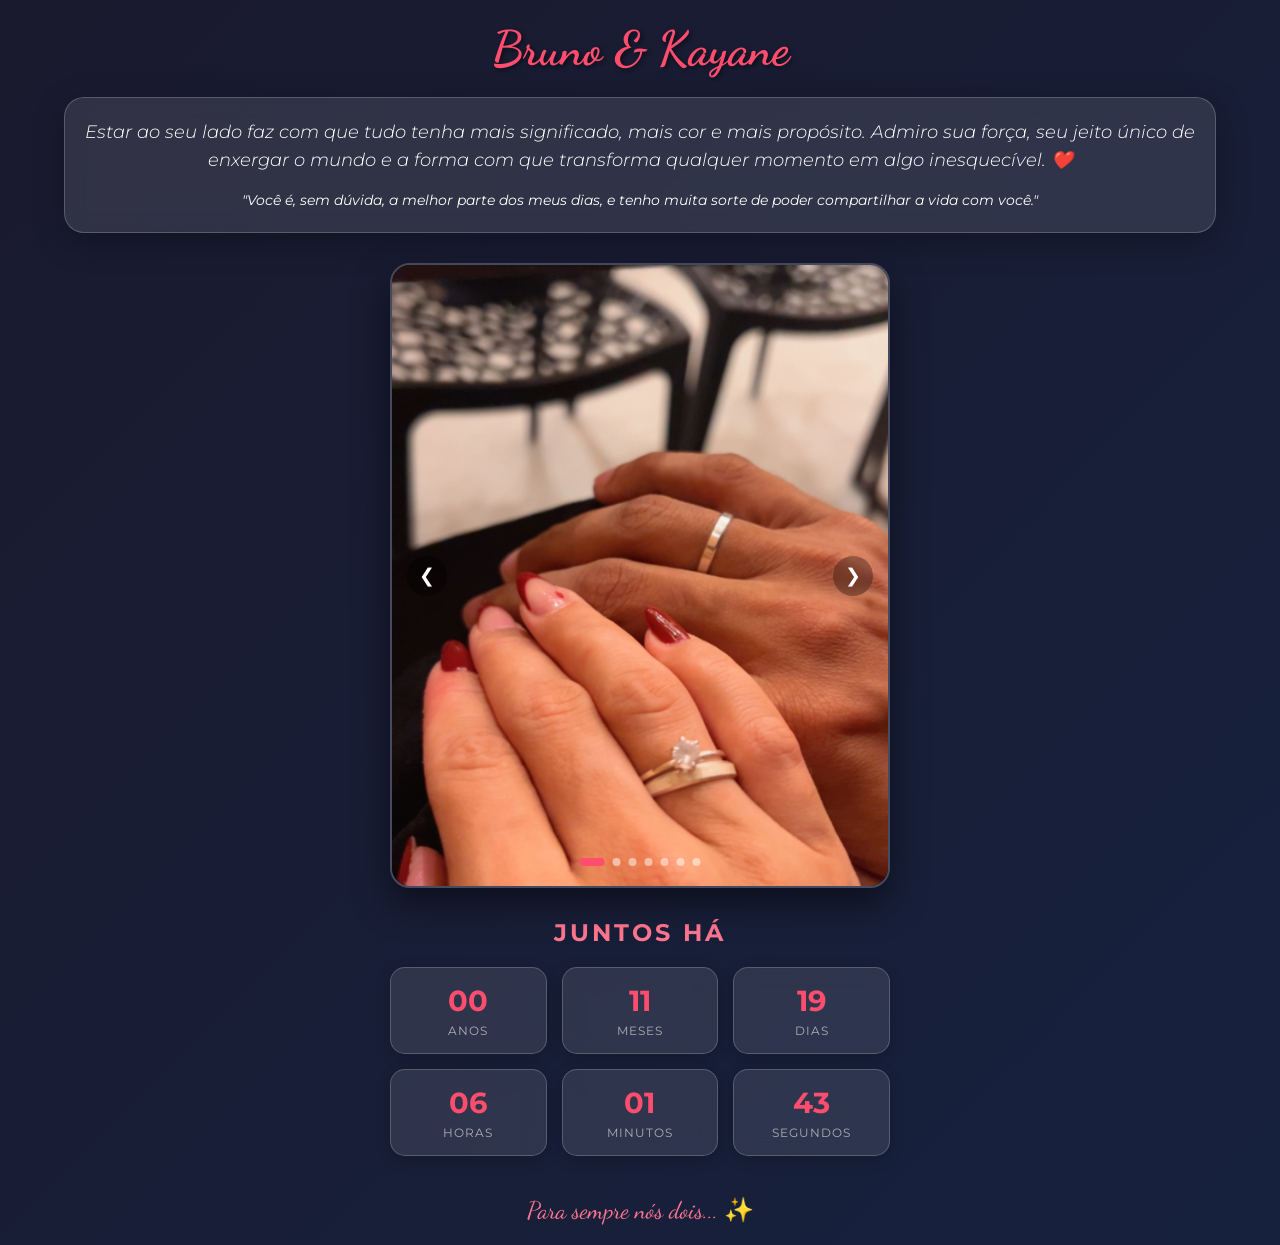
==== index.html @ 59487606 "FIX" ====
<!DOCTYPE html>
<html lang="pt-br">
<head>
    <meta charset="UTF-8">
    <meta name="viewport" content="width=device-width, initial-scale=1.0">
    <title>Bruno & Kayane ❤️</title>
    <link rel="stylesheet" href="index.css">
    <script src="scripts.js" defer></script>
</head>
<body>
    <div class="top">
        <h1>Bruno & Kayane</h1>
    </div>

    <div class="bottom">
        <p>Estar ao seu lado faz com que tudo tenha mais significado, mais cor e mais propósito. Admiro sua força, seu jeito único de enxergar o mundo e a forma com que transforma qualquer momento em algo inesquecível. ❤️</p>
        <p style="margin-top: 15px; font-weight: 400; font-size: 0.9rem;">"Você é, sem dúvida, a melhor parte dos meus dias, e tenho muita sorte de poder compartilhar a vida com você."</p>
    </div>

    <div class="carousel">
        <div class="carousel-inner">
            <img src="3B765363-61A9-48B2-96B0-A69B832C0469.jpg" alt="Momento 1">
            <img src="875F5B16-39B6-4CBC-817B-C29693AA82DD.jpg" alt="Momento 2">
            <img src="D0CC155D-38CF-4761-AAAD-12A9BEABF104.jpg" alt="Momento 3">
            <img src="FA86F0FA-0E61-4187-8991-9422687ACC3E.jpg" alt="Momento 4">
            <img src="IMG_7796.jpg" alt="Momento 5">
            <img src="IMG_7859.jpg" alt="Momento 6">
            <img src="IMG_7973.jpg" alt="Momento 7">
        </div>
        <ul class="carousel-indicators">
          <li data-target="0" class="active"></li>
          <li data-target="1"></li>
          <li data-target="2"></li>
          <li data-target="3"></li>
          <li data-target="4"></li>
          <li data-target="5"></li>
          <li data-target="6"></li>
        </ul>
        <button class="prev">&#10094;</button>
        <button class="next">&#10095;</button>
    </div>

    <h1 class="counter-title">Juntos há</h1>
    <div class="contador">
      <div class="bloco">
        <div class="numero" id="anos">00</div>
        <div class="label">anos</div>
      </div>
      <div class="bloco">
        <div class="numero" id="meses">00</div>
        <div class="label">meses</div>
      </div>
      <div class="bloco">
        <div class="numero" id="dias">00</div>
        <div class="label">dias</div>
      </div>
      <div class="bloco">
        <div class="numero" id="horas">00</div>
        <div class="label">horas</div>
      </div>
      <div class="bloco">
        <div class="numero" id="minutos">00</div>
        <div class="label">minutos</div>
      </div>
      <div class="bloco">
        <div class="numero" id="segundos">00</div>
        <div class="label">segundos</div>
      </div>
    </div>

    <div style="margin-top: 40px; text-align: center; z-index: 10;">
        <p style="font-family: 'Dancing Script', cursive; font-size: 1.5rem; color: var(--secondary-color);">Para sempre nós dois... ✨</p>
    </div>
</body>
</html>
---- index.css ----
@import url('https://fonts.googleapis.com/css2?family=Dancing+Script:wght@700&family=Montserrat:wght@300;400;700&display=swap');

:root {
    --primary-color: #ff4d6d;
    --secondary-color: #ff758f;
    --bg-gradient: linear-gradient(135deg, #1a1a2e 0%, #16213e 100%);
    --glass-bg: rgba(255, 255, 255, 0.1);
    --glass-border: rgba(255, 255, 255, 0.2);
}

* {
    box-sizing: border-box;
    margin: 0;
    padding: 0;
}

body {
    min-height: 100vh;
    display: flex;
    flex-direction: column;
    align-items: center;
    background: var(--bg-gradient);
    font-family: 'Montserrat', sans-serif;
    color: white;
    overflow-x: hidden;
    padding: 20px 0;
}

/* Header Section */
.top {
    text-align: center;
    margin-bottom: 20px;
    z-index: 10;
}

.top h1 {
    font-family: 'Dancing Script', cursive;
    font-size: 3rem;
    color: var(--primary-color);
    text-shadow: 2px 2px 4px rgba(0, 0, 0, 0.5);
    margin: 0;
}

/* Quote Section */
.bottom {
    max-width: 90vw;
    text-align: center;
    background: var(--glass-bg);
    backdrop-filter: blur(10px);
    border: 1px solid var(--glass-border);
    padding: 20px;
    border-radius: 20px;
    margin-bottom: 30px;
    box-shadow: 0 8px 32px rgba(0, 0, 0, 0.3);
    z-index: 10;
}

.bottom p {
    font-size: 1.1rem;
    line-height: 1.6;
    font-weight: 300;
    font-style: italic;
}

/* Carousel Section */
.carousel {
    width: 90vw;
    max-width: 500px;
    aspect-ratio: 4 / 5;
    position: relative;
    border-radius: 20px;
    overflow: hidden;
    box-shadow: 0 15px 35px rgba(0, 0, 0, 0.5);
    border: 2px solid var(--glass-border);
    margin-bottom: 30px;
    z-index: 10;
}

.carousel-inner {
    display: flex;
    width: 100%;
    height: 100%;
    transition: transform 0.6s cubic-bezier(0.4, 0, 0.2, 1);
}

.carousel-inner img {
    flex: 0 0 100%;
    width: 100%;
    height: 100%;
    object-fit: cover;
}

/* Navigation Buttons */
.prev, .next {
    position: absolute;
    top: 50%;
    transform: translateY(-50%);
    background: rgba(0, 0, 0, 0.3);
    backdrop-filter: blur(5px);
    border: none;
    color: white;
    width: 40px;
    height: 40px;
    border-radius: 50%;
    cursor: pointer;
    font-size: 1.2rem;
    display: flex;
    align-items: center;
    justify-content: center;
    transition: all 0.3s ease;
    z-index: 20;
}

.prev:hover, .next:hover {
    background: var(--primary-color);
}

.prev { left: 15px; }
.next { right: 15px; }

/* Indicators */
.carousel-indicators {
    position: absolute;
    bottom: 20px;
    left: 50%;
    transform: translateX(-50%);
    list-style: none;
    display: flex;
    gap: 8px;
    z-index: 20;
}

.carousel-indicators li {
    width: 8px;
    height: 8px;
    border-radius: 50%;
    background: rgba(255, 255, 255, 0.5);
    cursor: pointer;
    transition: all 0.3s ease;
}

.carousel-indicators li.active {
    width: 25px;
    border-radius: 4px;
    background: var(--primary-color);
}

/* Counter Title */
h1.counter-title {
    font-size: 1.5rem;
    text-transform: uppercase;
    letter-spacing: 3px;
    margin-bottom: 20px;
    font-weight: 700;
    color: var(--secondary-color);
}

/* Counter Grid */
.contador {
    display: grid;
    grid-template-columns: repeat(3, 1fr);
    gap: 15px;
    width: 90vw;
    max-width: 500px;
    z-index: 10;
}

.bloco {
    background: var(--glass-bg);
    backdrop-filter: blur(10px);
    border: 1px solid var(--glass-border);
    padding: 15px 10px;
    border-radius: 15px;
    text-align: center;
    box-shadow: 0 4px 15px rgba(0, 0, 0, 0.2);
}

.numero {
    font-size: 1.8rem;
    font-weight: 700;
    color: var(--primary-color);
    margin-bottom: 5px;
}

.label {
    font-size: 0.75rem;
    text-transform: uppercase;
    letter-spacing: 1px;
    color: rgba(255, 255, 255, 0.6);
}

/* Falling Hearts */
.emoji {
    position: fixed;
    top: -50px;
    pointer-events: none;
    z-index: 1;
    animation: fall linear forwards;
}

@keyframes fall {
    to {
        transform: translateY(110vh) rotate(360deg);
    }
}

/* Mobile Optimizations */
@media (max-width: 480px) {
    .top h1 { font-size: 2.2rem; }
    .bottom p { font-size: 1rem; }
    .numero { font-size: 1.5rem; }
    .carousel { aspect-ratio: 1 / 1; }
}
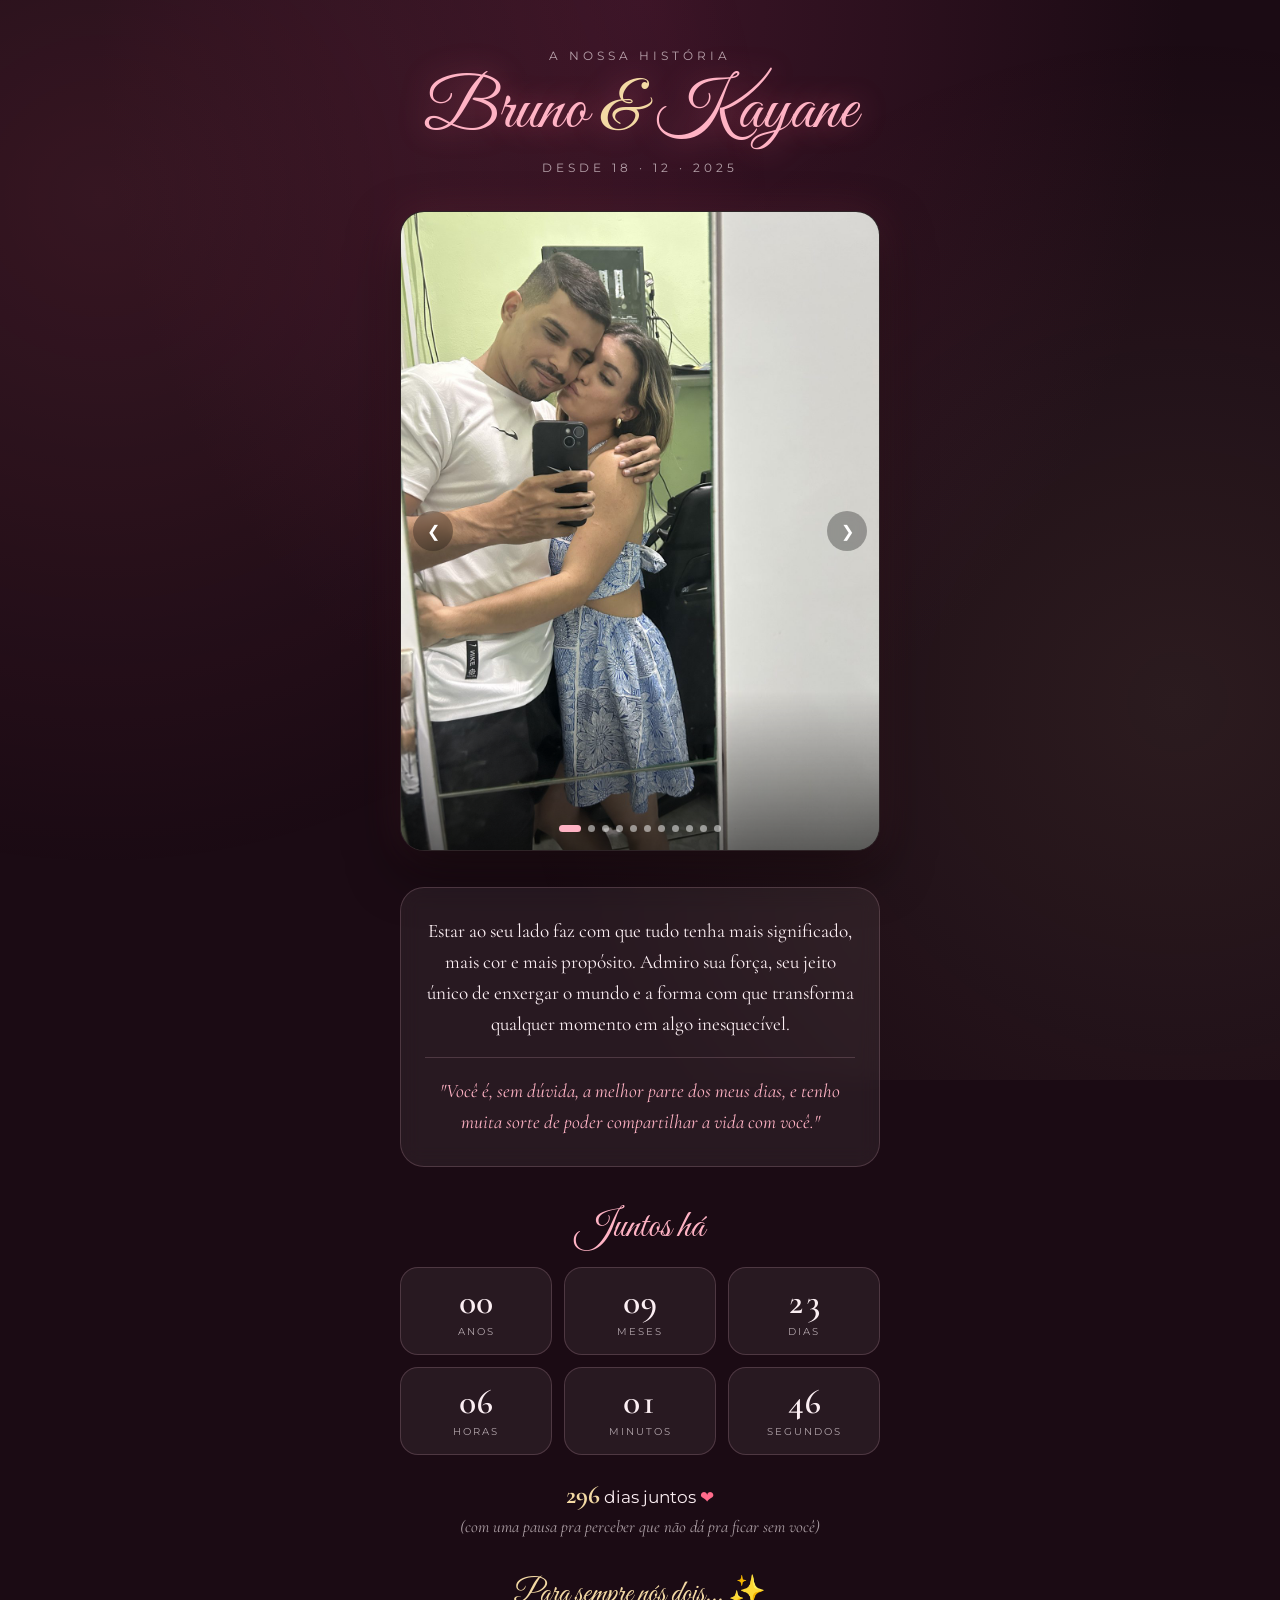
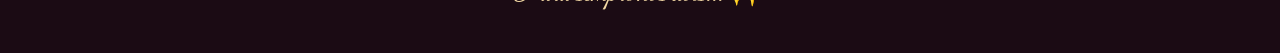
==== commit faea39b4: "Reformula a homenagem e adiciona a carta para a tag NFC - Contador desconta a pausa (28/08 a 24/10/2" ====
--- a/index.html
+++ b/index.html
@@ -3,73 +3,63 @@
 <head>
     <meta charset="UTF-8">
     <meta name="viewport" content="width=device-width, initial-scale=1.0">
+    <meta name="theme-color" content="#1b0b14">
     <title>Bruno & Kayane ❤️</title>
+    <link rel="preconnect" href="https://fonts.googleapis.com">
+    <link rel="preconnect" href="https://fonts.gstatic.com" crossorigin>
+    <link href="https://fonts.googleapis.com/css2?family=Great+Vibes&family=Cormorant+Garamond:ital,wght@0,400;0,600;1,400&family=Montserrat:wght@300;400;600&display=swap" rel="stylesheet">
     <link rel="stylesheet" href="index.css">
     <script src="scripts.js" defer></script>
 </head>
 <body>
-    <div class="top">
-        <h1>Bruno & Kayane</h1>
-    </div>
+    <div class="brilho" aria-hidden="true"></div>
 
-    <div class="bottom">
-        <p>Estar ao seu lado faz com que tudo tenha mais significado, mais cor e mais propósito. Admiro sua força, seu jeito único de enxergar o mundo e a forma com que transforma qualquer momento em algo inesquecível. ❤️</p>
-        <p style="margin-top: 15px; font-weight: 400; font-size: 0.9rem;">"Você é, sem dúvida, a melhor parte dos meus dias, e tenho muita sorte de poder compartilhar a vida com você."</p>
-    </div>
+    <header class="hero">
+        <p class="sobre">a nossa história</p>
+        <h1>Bruno <span>&</span> Kayane</h1>
+        <p class="desde">desde 18 · 12 · 2025</p>
+    </header>
 
-    <div class="carousel">
+    <section class="carousel" aria-label="Nossas fotos">
         <div class="carousel-inner">
-            <img src="3B765363-61A9-48B2-96B0-A69B832C0469.jpg" alt="Momento 1">
-            <img src="875F5B16-39B6-4CBC-817B-C29693AA82DD.jpg" alt="Momento 2">
-            <img src="D0CC155D-38CF-4761-AAAD-12A9BEABF104.jpg" alt="Momento 3">
-            <img src="FA86F0FA-0E61-4187-8991-9422687ACC3E.jpg" alt="Momento 4">
-            <img src="IMG_7796.jpg" alt="Momento 5">
-            <img src="IMG_7859.jpg" alt="Momento 6">
-            <img src="IMG_7973.jpg" alt="Momento 7">
+            <img src="fotos/01-espelho.jpg" alt="Nós dois no espelho">
+            <img src="fotos/02-cidade.jpg" alt="Nós dois com a cidade à noite">
+            <img src="fotos/03-por-do-sol.jpg" alt="Nós dois no pôr do sol">
+            <img src="fotos/04-aliancas.jpg" alt="Nossas mãos com as alianças">
+            <img src="fotos/05-juntinhos.jpg" alt="Nós dois juntinhos">
+            <img src="fotos/06-oculos.jpg" alt="Nós dois sorrindo">
+            <img src="fotos/07-praia.jpg" alt="Nós dois na praia">
+            <img src="fotos/08-academia.jpg" alt="Nós dois na academia">
+            <img src="fotos/09-hamburguer.jpg" alt="Nós dois comendo hambúrguer">
+            <img src="fotos/10-noite.jpg" alt="Nós dois à noite">
+            <img src="fotos/11-flores.jpg" alt="Você com as flores">
         </div>
-        <ul class="carousel-indicators">
-          <li data-target="0" class="active"></li>
-          <li data-target="1"></li>
-          <li data-target="2"></li>
-          <li data-target="3"></li>
-          <li data-target="4"></li>
-          <li data-target="5"></li>
-          <li data-target="6"></li>
-        </ul>
-        <button class="prev">&#10094;</button>
-        <button class="next">&#10095;</button>
-    </div>
+        <button class="prev" aria-label="Foto anterior">&#10094;</button>
+        <button class="next" aria-label="Próxima foto">&#10095;</button>
+        <ul class="carousel-indicators"></ul>
+    </section>
 
-    <h1 class="counter-title">Juntos há</h1>
-    <div class="contador">
-      <div class="bloco">
-        <div class="numero" id="anos">00</div>
-        <div class="label">anos</div>
-      </div>
-      <div class="bloco">
-        <div class="numero" id="meses">00</div>
-        <div class="label">meses</div>
-      </div>
-      <div class="bloco">
-        <div class="numero" id="dias">00</div>
-        <div class="label">dias</div>
-      </div>
-      <div class="bloco">
-        <div class="numero" id="horas">00</div>
-        <div class="label">horas</div>
-      </div>
-      <div class="bloco">
-        <div class="numero" id="minutos">00</div>
-        <div class="label">minutos</div>
-      </div>
-      <div class="bloco">
-        <div class="numero" id="segundos">00</div>
-        <div class="label">segundos</div>
-      </div>
-    </div>
+    <section class="cartao">
+        <p>Estar ao seu lado faz com que tudo tenha mais significado, mais cor e mais propósito. Admiro sua força, seu jeito único de enxergar o mundo e a forma com que transforma qualquer momento em algo inesquecível.</p>
+        <p class="frase">"Você é, sem dúvida, a melhor parte dos meus dias, e tenho muita sorte de poder compartilhar a vida com você."</p>
+    </section>
 
-    <div style="margin-top: 40px; text-align: center; z-index: 10;">
-        <p style="font-family: 'Dancing Script', cursive; font-size: 1.5rem; color: var(--secondary-color);">Para sempre nós dois... ✨</p>
-    </div>
+    <section class="tempo">
+        <h2>Juntos há</h2>
+        <div class="contador">
+            <div class="bloco"><div class="numero" id="anos">00</div><div class="label">anos</div></div>
+            <div class="bloco"><div class="numero" id="meses">00</div><div class="label">meses</div></div>
+            <div class="bloco"><div class="numero" id="dias">00</div><div class="label">dias</div></div>
+            <div class="bloco"><div class="numero" id="horas">00</div><div class="label">horas</div></div>
+            <div class="bloco"><div class="numero" id="minutos">00</div><div class="label">minutos</div></div>
+            <div class="bloco"><div class="numero" id="segundos">00</div><div class="label">segundos</div></div>
+        </div>
+        <p class="total"><strong id="total-dias">0</strong> dias juntos <span class="coracao">❤</span></p>
+        <p class="pausa">(com uma pausa pra perceber que não dá pra ficar sem você)</p>
+    </section>
+
+    <footer>
+        <p>Para sempre nós dois... ✨</p>
+    </footer>
 </body>
 </html>
--- a/index.css
+++ b/index.css
@@ -1,11 +1,13 @@
-@import url('https://fonts.googleapis.com/css2?family=Dancing+Script:wght@700&family=Montserrat:wght@300;400;700&display=swap');
-
 :root {
-    --primary-color: #ff4d6d;
-    --secondary-color: #ff758f;
-    --bg-gradient: linear-gradient(135deg, #1a1a2e 0%, #16213e 100%);
-    --glass-bg: rgba(255, 255, 255, 0.1);
-    --glass-border: rgba(255, 255, 255, 0.2);
+    --vinho: #1b0b14;
+    --vinho-claro: #3a1426;
+    --rosa: #ff6b8b;
+    --rosa-suave: #ffb3c4;
+    --dourado: #f3d9a4;
+    --texto: #fbeef2;
+    --texto-suave: rgba(251, 238, 242, 0.65);
+    --vidro: rgba(255, 255, 255, 0.06);
+    --vidro-borda: rgba(255, 200, 215, 0.18);
 }
 
 * {
@@ -13,201 +15,287 @@
     margin: 0;
     padding: 0;
 }
+
+html { scroll-behavior: smooth; }
 
 body {
     min-height: 100vh;
     display: flex;
     flex-direction: column;
     align-items: center;
-    background: var(--bg-gradient);
+    gap: 36px;
+    padding: 48px 16px 40px;
+    background: radial-gradient(ellipse at top, var(--vinho-claro) 0%, var(--vinho) 60%) fixed, var(--vinho);
     font-family: 'Montserrat', sans-serif;
-    color: white;
+    color: var(--texto);
     overflow-x: hidden;
-    padding: 20px 0;
-}
-
-/* Header Section */
-.top {
-    text-align: center;
-    margin-bottom: 20px;
-    z-index: 10;
-}
-
-.top h1 {
-    font-family: 'Dancing Script', cursive;
-    font-size: 3rem;
-    color: var(--primary-color);
-    text-shadow: 2px 2px 4px rgba(0, 0, 0, 0.5);
-    margin: 0;
-}
-
-/* Quote Section */
-.bottom {
-    max-width: 90vw;
-    text-align: center;
-    background: var(--glass-bg);
-    backdrop-filter: blur(10px);
-    border: 1px solid var(--glass-border);
-    padding: 20px;
-    border-radius: 20px;
-    margin-bottom: 30px;
-    box-shadow: 0 8px 32px rgba(0, 0, 0, 0.3);
-    z-index: 10;
-}
-
-.bottom p {
-    font-size: 1.1rem;
-    line-height: 1.6;
-    font-weight: 300;
-    font-style: italic;
-}
-
-/* Carousel Section */
+}
+
+/* Brilho suave de fundo */
+.brilho {
+    position: fixed;
+    inset: -20%;
+    background:
+        radial-gradient(circle at 20% 30%, rgba(255, 107, 139, 0.12), transparent 40%),
+        radial-gradient(circle at 80% 70%, rgba(243, 217, 164, 0.08), transparent 40%);
+    animation: respirar 12s ease-in-out infinite alternate;
+    pointer-events: none;
+    z-index: 0;
+}
+
+@keyframes respirar {
+    to { transform: scale(1.15) rotate(6deg); }
+}
+
+body > *:not(.brilho):not(.emoji) {
+    position: relative;
+    z-index: 2;
+    width: 100%;
+    max-width: 480px;
+    animation: surgir 1.2s ease both;
+}
+
+@keyframes surgir {
+    from { opacity: 0; transform: translateY(20px); }
+}
+
+/* Cabeçalho */
+.hero { text-align: center; }
+
+.sobre, .desde {
+    font-size: 0.75rem;
+    letter-spacing: 4px;
+    text-transform: uppercase;
+    color: var(--texto-suave);
+}
+
+.hero h1 {
+    font-family: 'Great Vibes', cursive;
+    font-weight: 400;
+    font-size: clamp(3rem, 14vw, 4.4rem);
+    line-height: 1.1;
+    margin: 10px 0;
+    color: var(--rosa-suave);
+    text-shadow: 0 0 30px rgba(255, 107, 139, 0.45);
+}
+
+.hero h1 span { color: var(--dourado); }
+
+/* Carrossel */
 .carousel {
-    width: 90vw;
-    max-width: 500px;
-    aspect-ratio: 4 / 5;
-    position: relative;
-    border-radius: 20px;
+    aspect-ratio: 3 / 4;
+    border-radius: 24px;
     overflow: hidden;
-    box-shadow: 0 15px 35px rgba(0, 0, 0, 0.5);
-    border: 2px solid var(--glass-border);
-    margin-bottom: 30px;
-    z-index: 10;
+    background: #000;
+    border: 1px solid var(--vidro-borda);
+    box-shadow: 0 20px 50px rgba(0, 0, 0, 0.55), 0 0 40px rgba(255, 107, 139, 0.15);
+    touch-action: pan-y;
+    user-select: none;
 }
 
 .carousel-inner {
     display: flex;
+    height: 100%;
+    transition: transform 0.7s cubic-bezier(0.22, 0.8, 0.3, 1);
+    will-change: transform;
+}
+
+/* Cada slide mostra a foto inteira, com uma versão desfocada dela preenchendo o fundo */
+.slide {
+    position: relative;
+    flex: 0 0 100%;
+    height: 100%;
+    overflow: hidden;
+}
+
+.slide::before {
+    content: "";
+    position: absolute;
+    inset: -30px;
+    background: var(--foto) center / cover;
+    filter: blur(24px) brightness(0.55);
+}
+
+.slide img {
+    position: relative;
     width: 100%;
     height: 100%;
-    transition: transform 0.6s cubic-bezier(0.4, 0, 0.2, 1);
-}
-
-.carousel-inner img {
-    flex: 0 0 100%;
-    width: 100%;
-    height: 100%;
-    object-fit: cover;
-}
-
-/* Navigation Buttons */
+    object-fit: contain;
+    pointer-events: none;
+}
+
+.carousel::after {
+    content: "";
+    position: absolute;
+    inset: auto 0 0 0;
+    height: 25%;
+    background: linear-gradient(transparent, rgba(0, 0, 0, 0.55));
+    pointer-events: none;
+}
+
 .prev, .next {
     position: absolute;
     top: 50%;
     transform: translateY(-50%);
-    background: rgba(0, 0, 0, 0.3);
-    backdrop-filter: blur(5px);
-    border: none;
-    color: white;
     width: 40px;
     height: 40px;
+    border: none;
     border-radius: 50%;
+    background: rgba(0, 0, 0, 0.3);
+    backdrop-filter: blur(6px);
+    color: white;
+    font-size: 1rem;
     cursor: pointer;
-    font-size: 1.2rem;
-    display: flex;
-    align-items: center;
-    justify-content: center;
-    transition: all 0.3s ease;
-    z-index: 20;
-}
-
-.prev:hover, .next:hover {
-    background: var(--primary-color);
-}
-
-.prev { left: 15px; }
-.next { right: 15px; }
-
-/* Indicators */
+    transition: background 0.3s;
+    z-index: 3;
+}
+
+.prev:hover, .next:hover { background: var(--rosa); }
+.prev { left: 12px; }
+.next { right: 12px; }
+
 .carousel-indicators {
     position: absolute;
-    bottom: 20px;
+    bottom: 18px;
     left: 50%;
     transform: translateX(-50%);
+    display: flex;
+    gap: 7px;
     list-style: none;
-    display: flex;
-    gap: 8px;
-    z-index: 20;
+    z-index: 3;
 }
 
 .carousel-indicators li {
-    width: 8px;
-    height: 8px;
-    border-radius: 50%;
+    width: 7px;
+    height: 7px;
+    border-radius: 4px;
     background: rgba(255, 255, 255, 0.5);
     cursor: pointer;
-    transition: all 0.3s ease;
+    transition: all 0.4s ease;
 }
 
 .carousel-indicators li.active {
-    width: 25px;
-    border-radius: 4px;
-    background: var(--primary-color);
-}
-
-/* Counter Title */
-h1.counter-title {
-    font-size: 1.5rem;
-    text-transform: uppercase;
-    letter-spacing: 3px;
-    margin-bottom: 20px;
-    font-weight: 700;
-    color: var(--secondary-color);
-}
-
-/* Counter Grid */
+    width: 22px;
+    background: var(--rosa-suave);
+}
+
+/* Texto */
+.cartao {
+    text-align: center;
+    padding: 28px 24px;
+    border-radius: 24px;
+    background: var(--vidro);
+    border: 1px solid var(--vidro-borda);
+    backdrop-filter: blur(10px);
+}
+
+.cartao p {
+    font-family: 'Cormorant Garamond', serif;
+    font-size: 1.2rem;
+    line-height: 1.6;
+}
+
+.cartao .frase {
+    margin-top: 18px;
+    padding-top: 18px;
+    border-top: 1px solid var(--vidro-borda);
+    font-style: italic;
+    color: var(--rosa-suave);
+}
+
+/* Contador */
+.tempo { text-align: center; }
+
+.tempo h2 {
+    font-family: 'Great Vibes', cursive;
+    font-weight: 400;
+    font-size: 2.4rem;
+    color: var(--rosa-suave);
+    margin-bottom: 16px;
+}
+
 .contador {
     display: grid;
     grid-template-columns: repeat(3, 1fr);
-    gap: 15px;
-    width: 90vw;
-    max-width: 500px;
-    z-index: 10;
+    gap: 12px;
 }
 
 .bloco {
-    background: var(--glass-bg);
-    backdrop-filter: blur(10px);
-    border: 1px solid var(--glass-border);
-    padding: 15px 10px;
-    border-radius: 15px;
+    padding: 16px 6px;
+    border-radius: 18px;
+    background: var(--vidro);
+    border: 1px solid var(--vidro-borda);
+}
+
+.numero {
+    font-family: 'Cormorant Garamond', serif;
+    font-size: 2.2rem;
+    font-weight: 600;
+    line-height: 1;
+    color: var(--texto);
+    font-variant-numeric: tabular-nums;
+}
+
+.label {
+    margin-top: 6px;
+    font-size: 0.65rem;
+    letter-spacing: 2px;
+    text-transform: uppercase;
+    color: var(--texto-suave);
+}
+
+.total {
+    margin-top: 24px;
+    font-size: 1.05rem;
+}
+
+.total strong {
+    font-family: 'Cormorant Garamond', serif;
+    font-size: 1.6rem;
+    color: var(--dourado);
+}
+
+.coracao {
+    display: inline-block;
+    color: var(--rosa);
+    animation: bater 1.4s ease-in-out infinite;
+}
+
+@keyframes bater {
+    0%, 100% { transform: scale(1); }
+    15% { transform: scale(1.3); }
+    30% { transform: scale(1); }
+    45% { transform: scale(1.2); }
+}
+
+.pausa {
+    margin-top: 6px;
+    font-family: 'Cormorant Garamond', serif;
+    font-style: italic;
+    font-size: 1.05rem;
+    color: var(--texto-suave);
+}
+
+footer p {
     text-align: center;
-    box-shadow: 0 4px 15px rgba(0, 0, 0, 0.2);
-}
-
-.numero {
-    font-size: 1.8rem;
-    font-weight: 700;
-    color: var(--primary-color);
-    margin-bottom: 5px;
-}
-
-.label {
-    font-size: 0.75rem;
-    text-transform: uppercase;
-    letter-spacing: 1px;
-    color: rgba(255, 255, 255, 0.6);
-}
-
-/* Falling Hearts */
+    font-family: 'Great Vibes', cursive;
+    font-size: 1.9rem;
+    color: var(--dourado);
+}
+
+/* Corações caindo */
 .emoji {
     position: fixed;
     top: -50px;
     pointer-events: none;
     z-index: 1;
-    animation: fall linear forwards;
-}
-
-@keyframes fall {
-    to {
-        transform: translateY(110vh) rotate(360deg);
-    }
-}
-
-/* Mobile Optimizations */
-@media (max-width: 480px) {
-    .top h1 { font-size: 2.2rem; }
-    .bottom p { font-size: 1rem; }
-    .numero { font-size: 1.5rem; }
-    .carousel { aspect-ratio: 1 / 1; }
-}
+    animation: cair linear forwards;
+}
+
+@keyframes cair {
+    to { transform: translateY(110vh) rotate(360deg); }
+}
+
+@media (prefers-reduced-motion: reduce) {
+    *, *::before, *::after { animation: none !important; transition: none !important; }
+}
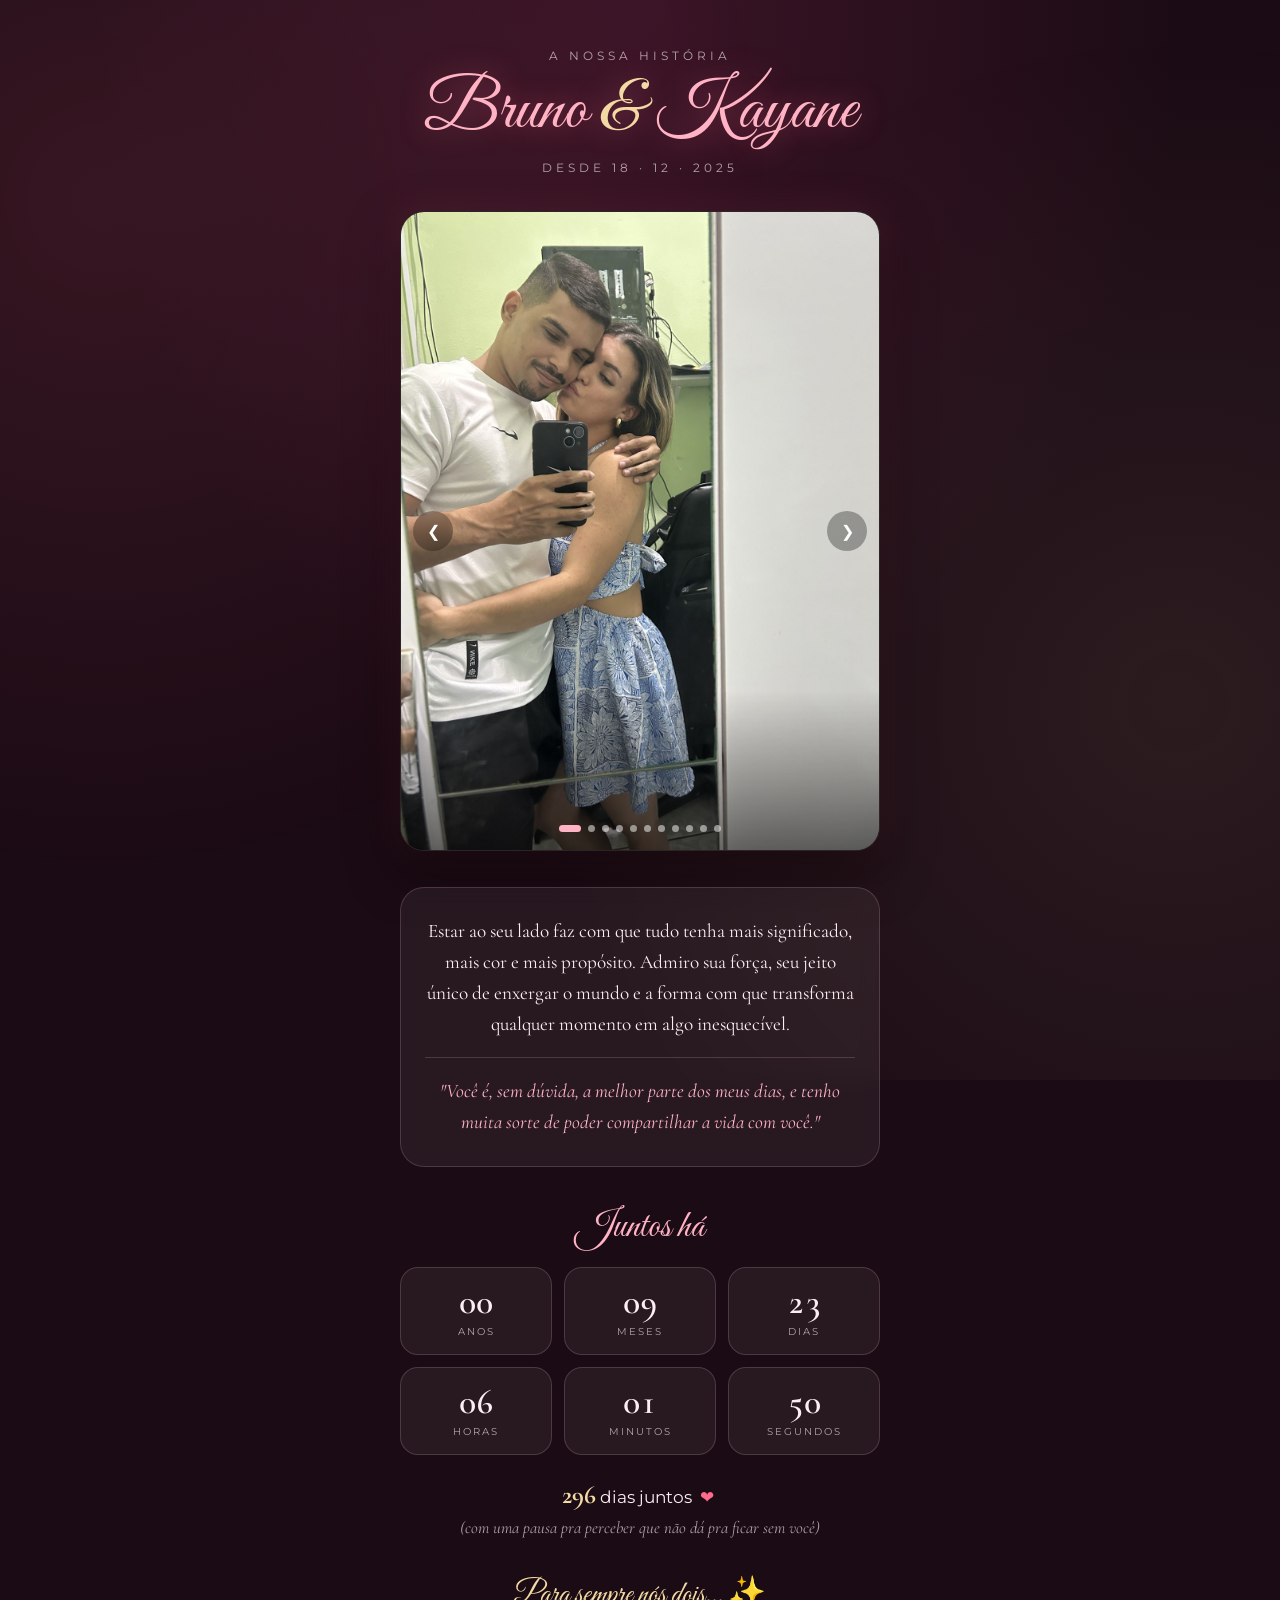
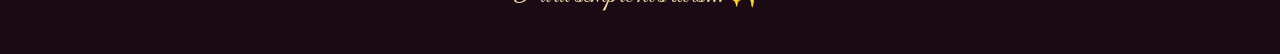
==== commit 421e530c: "Adiciona easter egg: coração do contador abre a carta Co-Authored-By: Claude Opus 5.5 <noreply@anthr" ====
--- a/index.html
+++ b/index.html
@@ -54,7 +54,7 @@
             <div class="bloco"><div class="numero" id="minutos">00</div><div class="label">minutos</div></div>
             <div class="bloco"><div class="numero" id="segundos">00</div><div class="label">segundos</div></div>
         </div>
-        <p class="total"><strong id="total-dias">0</strong> dias juntos <span class="coracao">❤</span></p>
+        <p class="total"><strong id="total-dias">0</strong> dias juntos <a class="coracao" href="carta.html" aria-label="Abrir uma carta escondida">❤</a></p>
         <p class="pausa">(com uma pausa pra perceber que não dá pra ficar sem você)</p>
     </section>
 
--- a/index.css
+++ b/index.css
@@ -255,10 +255,32 @@
     color: var(--dourado);
 }
 
+/* Easter egg: o coração que bate leva para a carta */
 .coracao {
     display: inline-block;
+    padding: 4px;
     color: var(--rosa);
+    text-decoration: none;
+    cursor: pointer;
     animation: bater 1.4s ease-in-out infinite;
+}
+
+.coracao:hover { text-shadow: 0 0 12px var(--rosa); }
+
+.explosao {
+    position: fixed;
+    pointer-events: none;
+    z-index: 50;
+    animation: explodir 0.9s ease-out forwards;
+}
+
+@keyframes explodir {
+    to { transform: translate(var(--dx), var(--dy)) scale(0.4); opacity: 0; }
+}
+
+body.saindo > * {
+    transition: opacity 0.9s ease;
+    opacity: 0;
 }
 
 @keyframes bater {
